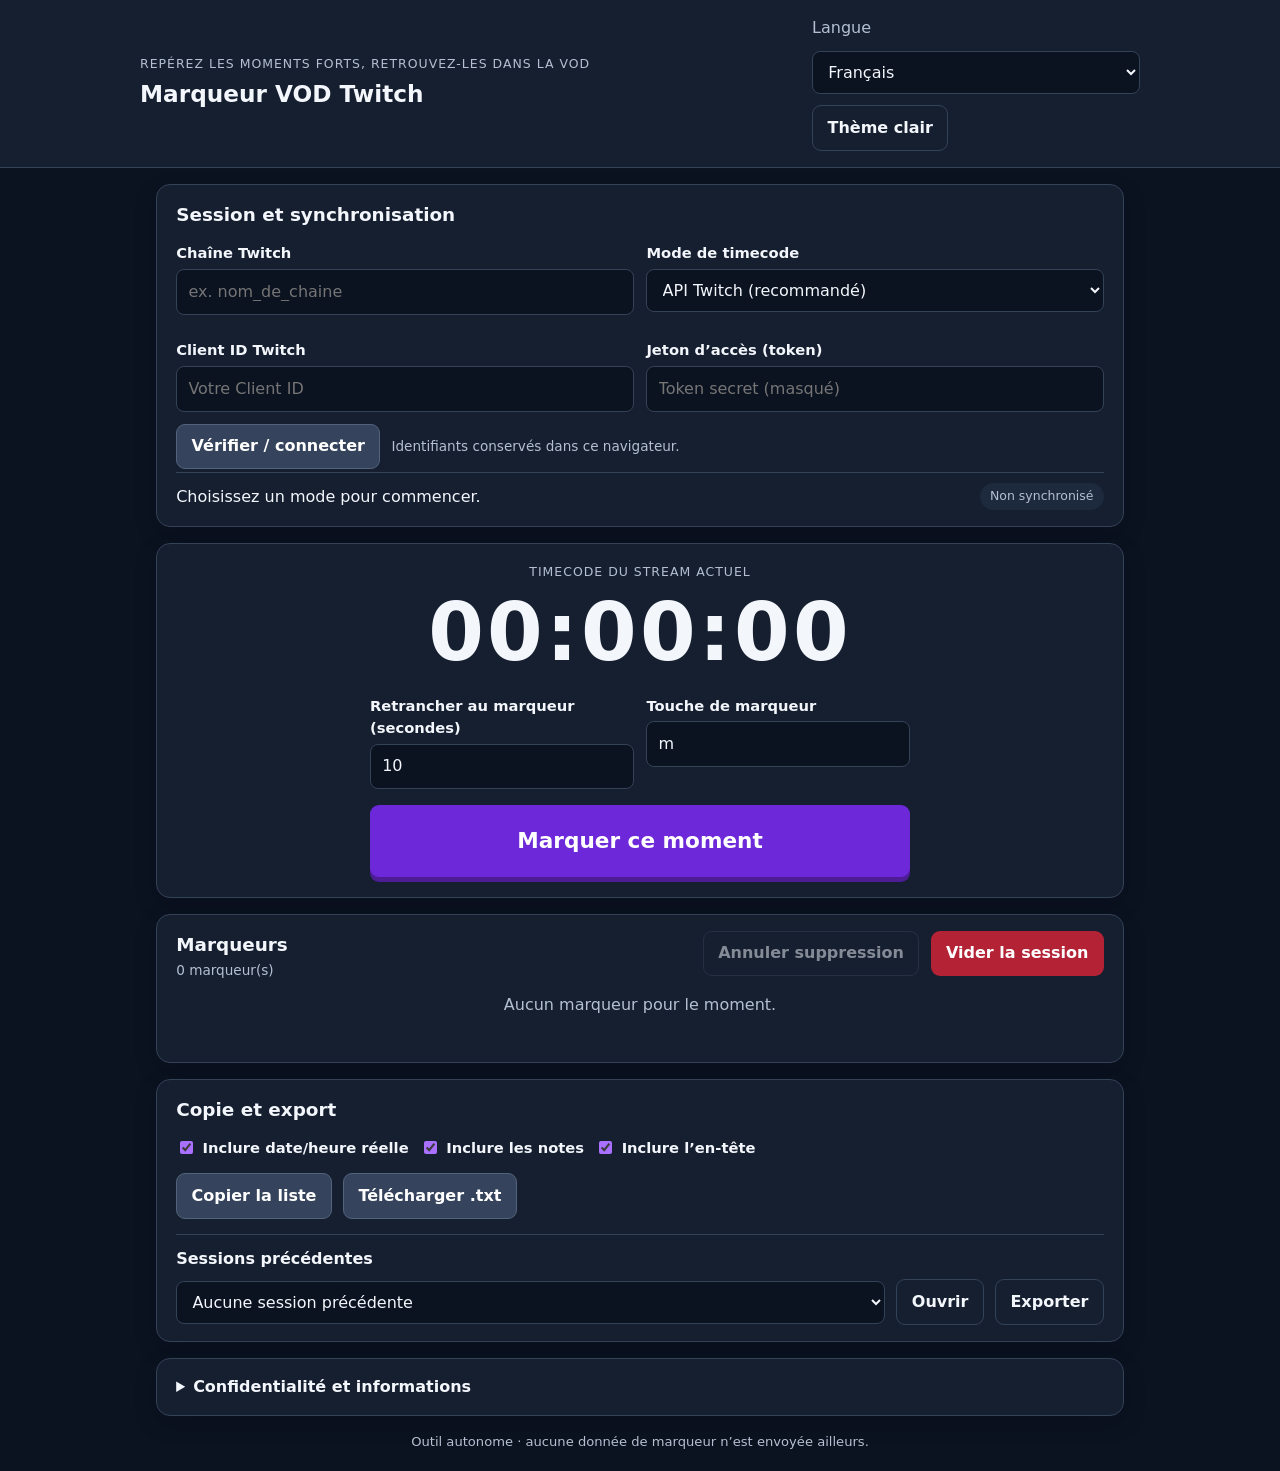
==== index.html @ 97578bb8 "Premier commit" ====
<!doctype html>
<html lang="fr"><head><meta charset="utf-8"><meta name="viewport" content="width=device-width,initial-scale=1"><meta name="theme-color" content="#111827"><meta name="description" content="Marquez les moments forts d’un live pour les retrouver dans la VOD."><title>Marqueur VOD</title><link rel="icon" href="assets/icon.svg" type="image/svg+xml"><link rel="manifest" href="manifest.webmanifest"><link rel="stylesheet" href="css/style.css"><script defer src="js/i18n.js"></script><script defer src="js/timecode.js"></script><script defer src="js/storage.js"></script><script defer src="js/twitch.js"></script><script defer src="js/export.js"></script><script defer src="js/shortcuts.js"></script><script defer src="js/app.js"></script></head><body>
<header class="topbar"><div><p class="eyebrow" data-i18n="tagline"></p><h1 data-i18n="appTitle"></h1></div><div class="top-controls"><label for="language" data-i18n="languageLabel"></label><select id="language" data-i18n-aria-label="languageLabel"><option value="fr">Français</option><option value="en">English</option></select><button id="themeToggle" class="button subtle" type="button" data-i18n="themeDark"></button></div></header><main>
<section class="card"><h2 data-i18n="sessionSetup"></h2><div class="field-grid"><div class="field"><label for="channel" data-i18n="channelLabel"></label><input id="channel" maxlength="25" autocomplete="off" data-i18n-placeholder="channelPlaceholder"></div><div class="field"><label for="mode" data-i18n="modeLabel"></label><select id="mode"><option value="api" data-i18n="modeApi"></option><option value="manual" data-i18n="modeManual"></option><option value="local" data-i18n="modeLocal"></option></select></div></div>
<div id="apiSettings" class="mode-panel"><div class="field-grid"><div class="field"><label for="clientId" data-i18n="clientIdLabel"></label><input id="clientId" autocomplete="off" data-i18n-placeholder="clientIdPlaceholder"></div><div class="field"><label for="token" data-i18n="tokenLabel"></label><input id="token" type="password" autocomplete="new-password" data-i18n-placeholder="tokenPlaceholder"></div></div><div class="button-row"><button id="connectApi" class="button secondary" type="button" data-i18n="connectApi"></button><span class="hint" data-i18n="apiPrivacy"></span></div></div>
<div id="manualSettings" class="mode-panel" hidden><div class="field-grid"><div class="field"><label for="manualValue" data-i18n="manualValueLabel"></label><input id="manualValue" autocomplete="off" data-i18n-placeholder="manualValuePlaceholder"></div><div class="field"><label for="manualType" data-i18n="manualTypeLabel"></label><select id="manualType"><option value="elapsed" data-i18n="manualElapsed"></option><option value="start" data-i18n="manualStart"></option></select></div></div><button id="resync" class="button secondary" type="button" data-i18n="resync"></button></div>
<div id="localSettings" class="mode-panel" hidden><div class="field-grid"><div class="field"><label for="localOffset" data-i18n="localOffsetLabel"></label><input id="localOffset" inputmode="numeric" value="00:00:00" data-i18n-placeholder="timecodePlaceholder"></div><button id="startLocal" class="button secondary align-end" type="button" data-i18n="startLocal"></button></div></div><div class="status-line"><span id="status" role="status" aria-live="polite" data-i18n="statusReady"></span><span id="reliability" class="badge" data-i18n="reliabilityNone"></span></div></section>
<section class="card clock-card" aria-label="" data-i18n-aria-label="currentTimecode"><p class="eyebrow" data-i18n="currentTimecode"></p><output id="currentTimecode" class="clock">00:00:00</output><div class="field-grid compact-grid"><div class="field"><label for="subtractSeconds" data-i18n="subtractLabel"></label><input id="subtractSeconds" type="number" min="0" max="3600" value="10"></div><div class="field"><label for="shortcutKey" data-i18n="shortcutLabel"></label><input id="shortcutKey" maxlength="1" value="M" data-i18n-placeholder="shortcutPlaceholder"></div></div><button id="markMoment" class="button mark-button" type="button" data-i18n="markMoment"></button></section>
<section class="card"><div class="section-heading"><div><h2 data-i18n="markersHeading"></h2><p id="markerCount" class="hint"></p></div><div class="button-row"><button id="undoDelete" class="button subtle" type="button" data-i18n="undoDelete" disabled></button><button id="clearSession" class="button danger" type="button" data-i18n="clearSession"></button></div></div><div id="markers" class="marker-list" aria-live="polite"></div><p id="emptyMarkers" class="empty-state" data-i18n="emptyMarkers"></p></section>
<section class="card"><h2 data-i18n="exportHeading"></h2><div class="options-row"><label class="check-label"><input id="exportDate" type="checkbox" checked><span data-i18n="includeDate"></span></label><label class="check-label"><input id="exportNotes" type="checkbox" checked><span data-i18n="includeNotes"></span></label><label class="check-label"><input id="exportHeader" type="checkbox" checked><span data-i18n="includeHeader"></span></label></div><div class="button-row"><button id="copyList" class="button secondary" type="button" data-i18n="copyList"></button><button id="downloadList" class="button secondary" type="button" data-i18n="downloadList"></button></div><div class="history-block"><h3 data-i18n="historyHeading"></h3><div class="history-row"><select id="historySelect" data-i18n-aria-label="historyHeading"><option value="" data-i18n="historyEmpty"></option></select><button id="loadHistory" class="button subtle" type="button" data-i18n="loadHistory"></button><button id="exportHistory" class="button subtle" type="button" data-i18n="exportHistory"></button></div></div></section>
<details class="card privacy-card"><summary data-i18n="settingsHeading"></summary><p data-i18n="privacyNotice"></p><p data-i18n="twitchDisclaimer"></p></details></main><footer data-i18n="footerLocal"></footer><div id="toast" class="toast" role="status" aria-live="polite"></div></body></html>
---- css/style.css ----
:root{color-scheme:dark;--bg:#0b1220;--panel:#151f30;--panel2:#1d2a3d;--text:#f3f6fb;--muted:#b4c0d1;--accent:#a970ff;--accent2:#7c3aed;--line:#344258;--danger:#b42335;--focus:#ffd166;font-family:system-ui,-apple-system,"Segoe UI",sans-serif}*{box-sizing:border-box}body{margin:0;background:var(--bg);color:var(--text);line-height:1.5;min-width:300px}body.light{color-scheme:light;--bg:#f2f5fa;--panel:#fff;--panel2:#edf1f7;--text:#162033;--muted:#4d5b70;--accent:#6d28d9;--accent2:#5b21b6;--line:#c8d1de;--danger:#b42335;--focus:#a15c00}.topbar{display:flex;justify-content:space-between;align-items:center;gap:1rem;padding:1rem max(1rem,calc((100vw - 1000px)/2));border-bottom:1px solid var(--line);background:var(--panel)}h1,h2,h3,p{margin-top:0}h1{font-size:1.45rem;margin-bottom:0}.eyebrow{color:var(--muted);font-size:.78rem;letter-spacing:.08em;text-transform:uppercase;margin-bottom:.2rem}.top-controls,.button-row,.status-line,.section-heading,.options-row,.history-row{display:flex;align-items:center;gap:.7rem}.top-controls{flex-wrap:wrap}.top-controls label{color:var(--muted)}main{max-width:1000px;margin:1rem auto;padding:0 1rem;display:grid;gap:1rem}.card{background:var(--panel);border:1px solid var(--line);border-radius:14px;padding:1rem 1.2rem;box-shadow:0 8px 24px #0002}h2{font-size:1.15rem;margin-bottom:.85rem}.field-grid{display:grid;grid-template-columns:repeat(2,minmax(0,1fr));gap:.8rem;margin-bottom:.75rem}.field{display:flex;flex-direction:column;gap:.3rem;min-width:0}.field label,.check-label{font-size:.92rem;font-weight:600}input,select,button{font:inherit}input,select{color:var(--text);background:var(--bg);border:1px solid var(--line);border-radius:8px;padding:.62rem .7rem;min-height:42px;width:100%}input[type=checkbox]{width:auto;min-height:0;accent-color:var(--accent)}input:focus,select:focus,button:focus-visible,summary:focus-visible{outline:3px solid var(--focus);outline-offset:2px}.button{border:1px solid transparent;border-radius:9px;padding:.62rem .9rem;min-height:42px;cursor:pointer;font-weight:700;color:#fff;background:var(--accent2)}.button:hover{filter:brightness(1.12)}.button:disabled{opacity:.5;cursor:not-allowed}.button.secondary{background:#35445c;border-color:#53637b}.light .button.secondary{color:#fff}.button.subtle{background:transparent;color:var(--text);border-color:var(--line)}.button.danger{background:var(--danger)}.hint{color:var(--muted);font-size:.85rem}.mode-panel{padding:.75rem 0 .15rem}.button-row{flex-wrap:wrap}.status-line{justify-content:space-between;padding-top:.65rem;border-top:1px solid var(--line);gap:.5rem}.badge{border-radius:99px;background:var(--panel2);padding:.25rem .65rem;font-size:.78rem;color:var(--muted);white-space:nowrap}.clock-card{text-align:center;padding:1.2rem}.clock{display:block;font-variant-numeric:tabular-nums;font-size:clamp(2.7rem,9vw,5rem);font-weight:750;letter-spacing:.04em;line-height:1.15;margin:.3rem 0 1rem}.compact-grid{max-width:540px;margin:0 auto 1rem;text-align:left}.mark-button{width:min(100%,540px);min-height:72px;font-size:1.35rem;background:#6d28d9;box-shadow:0 5px 0 #4c1d95}.mark-button:active{transform:translateY(2px);box-shadow:0 3px 0 #4c1d95}.section-heading{justify-content:space-between;align-items:flex-start}.section-heading h2{margin-bottom:.1rem}.section-heading p{margin-bottom:0}.marker-list{display:grid;gap:.55rem}.marker{display:grid;grid-template-columns:minmax(110px,150px) minmax(120px,1fr) auto;align-items:center;gap:.65rem;padding:.65rem;background:var(--panel2);border:1px solid var(--line);border-radius:9px}.marker-time{font-family:ui-monospace,monospace;font-weight:700;font-size:1.05rem}.marker-meta{font-size:.78rem;color:var(--muted);margin-top:.15rem}.marker-note{min-width:0}.marker-actions{display:flex;gap:.4rem}.marker-actions button{min-height:36px;padding:.35rem .55rem}.empty-state{color:var(--muted);text-align:center;padding:.8rem}.options-row{flex-wrap:wrap;margin-bottom:.9rem}.check-label{display:flex;align-items:center;gap:.4rem}.history-block{border-top:1px solid var(--line);padding-top:.8rem;margin-top:.9rem}.history-block h3{font-size:1rem;margin-bottom:.5rem}.history-row select{flex:1}.privacy-card summary{cursor:pointer;font-weight:700}.privacy-card p{color:var(--muted);margin:.8rem 0 0}.toast{position:fixed;bottom:1rem;left:50%;transform:translate(-50%,150%);opacity:0;background:#173e2c;color:#fff;border:1px solid #59bd84;border-radius:10px;padding:.7rem 1rem;max-width:calc(100% - 2rem);z-index:5;transition:transform .2s,opacity .2s}.toast.show{transform:translate(-50%,0);opacity:1}footer{color:var(--muted);text-align:center;padding:0 1rem 1.2rem;font-size:.82rem}.align-end{align-self:end} [hidden]{display:none!important}@media(max-width:620px){.topbar{align-items:flex-start;flex-direction:column}.field-grid{grid-template-columns:1fr}.section-heading{flex-direction:column}.marker{grid-template-columns:1fr auto}.marker-note{grid-column:1/-1;grid-row:2}.marker-actions{grid-column:2;grid-row:1}.history-row{flex-wrap:wrap}.history-row select{flex-basis:100%}.card{padding:.9rem}.top-controls{width:100%}}@media(prefers-reduced-motion:reduce){*,*::before,*::after{scroll-behavior:auto!important;transition:none!important}}
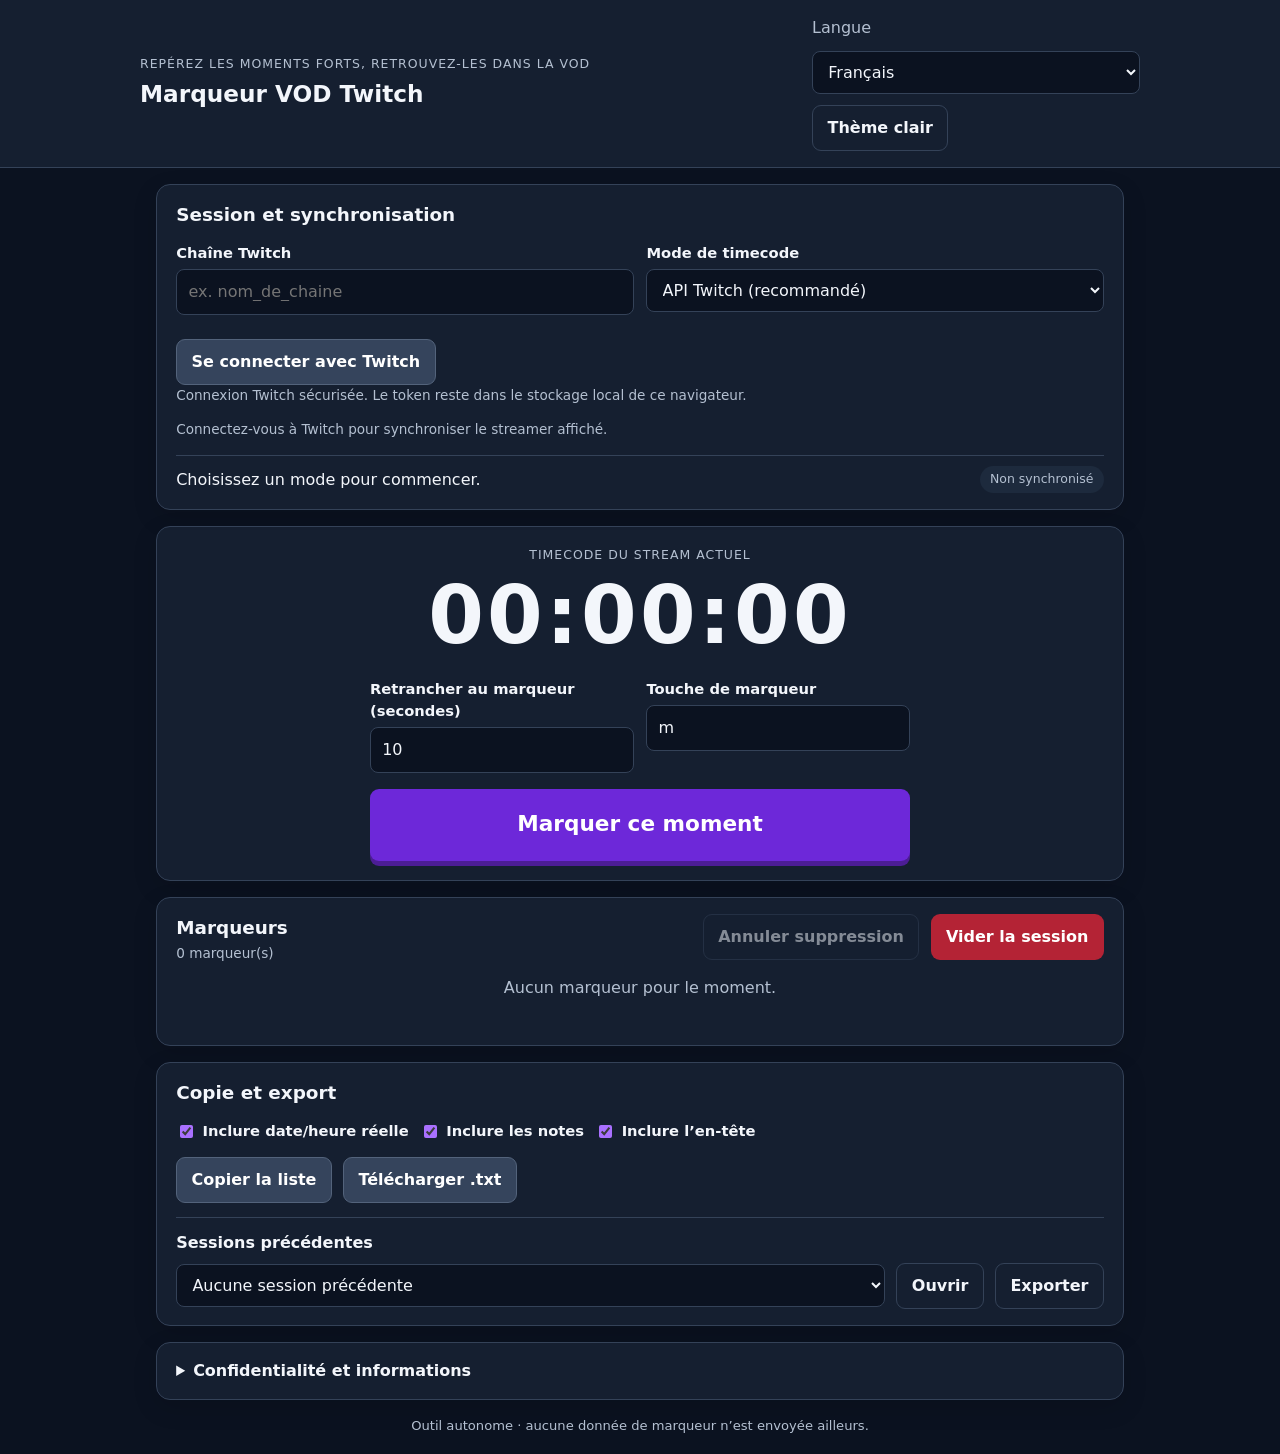
==== commit 02a6bc80: "feat(extension): create VOD markers from Twitch REC" ====
--- a/index.html
+++ b/index.html
@@ -2,7 +2,7 @@
 <html lang="fr"><head><meta charset="utf-8"><meta name="viewport" content="width=device-width,initial-scale=1"><meta name="theme-color" content="#111827"><meta name="description" content="Marquez les moments forts d’un live pour les retrouver dans la VOD."><title>Marqueur VOD</title><link rel="icon" href="assets/icon.svg" type="image/svg+xml"><link rel="manifest" href="manifest.webmanifest"><link rel="stylesheet" href="css/style.css"><script defer src="js/i18n.js"></script><script defer src="js/timecode.js"></script><script defer src="js/storage.js"></script><script defer src="js/twitch.js"></script><script defer src="js/export.js"></script><script defer src="js/shortcuts.js"></script><script defer src="js/app.js"></script></head><body>
 <header class="topbar"><div><p class="eyebrow" data-i18n="tagline"></p><h1 data-i18n="appTitle"></h1></div><div class="top-controls"><label for="language" data-i18n="languageLabel"></label><select id="language" data-i18n-aria-label="languageLabel"><option value="fr">Français</option><option value="en">English</option></select><button id="themeToggle" class="button subtle" type="button" data-i18n="themeDark"></button></div></header><main>
 <section class="card"><h2 data-i18n="sessionSetup"></h2><div class="field-grid"><div class="field"><label for="channel" data-i18n="channelLabel"></label><input id="channel" maxlength="25" autocomplete="off" data-i18n-placeholder="channelPlaceholder"></div><div class="field"><label for="mode" data-i18n="modeLabel"></label><select id="mode"><option value="api" data-i18n="modeApi"></option><option value="manual" data-i18n="modeManual"></option><option value="local" data-i18n="modeLocal"></option></select></div></div>
-<div id="apiSettings" class="mode-panel"><div class="field-grid"><div class="field"><label for="clientId" data-i18n="clientIdLabel"></label><input id="clientId" autocomplete="off" data-i18n-placeholder="clientIdPlaceholder"></div><div class="field"><label for="token" data-i18n="tokenLabel"></label><input id="token" type="password" autocomplete="new-password" data-i18n-placeholder="tokenPlaceholder"></div></div><div class="button-row"><button id="connectApi" class="button secondary" type="button" data-i18n="connectApi"></button><span class="hint" data-i18n="apiPrivacy"></span></div></div>
+<div id="apiSettings" class="mode-panel"><div class="button-row"><button id="connectApi" class="button secondary" type="button" data-i18n="connectApi"></button><button id="disconnectApi" class="button subtle" type="button" data-i18n="disconnectApi" hidden></button></div><p id="authStatus" class="hint" data-i18n="apiPrivacy"></p><p id="streamInfo" class="hint" aria-live="polite" hidden></p></div>
 <div id="manualSettings" class="mode-panel" hidden><div class="field-grid"><div class="field"><label for="manualValue" data-i18n="manualValueLabel"></label><input id="manualValue" autocomplete="off" data-i18n-placeholder="manualValuePlaceholder"></div><div class="field"><label for="manualType" data-i18n="manualTypeLabel"></label><select id="manualType"><option value="elapsed" data-i18n="manualElapsed"></option><option value="start" data-i18n="manualStart"></option></select></div></div><button id="resync" class="button secondary" type="button" data-i18n="resync"></button></div>
 <div id="localSettings" class="mode-panel" hidden><div class="field-grid"><div class="field"><label for="localOffset" data-i18n="localOffsetLabel"></label><input id="localOffset" inputmode="numeric" value="00:00:00" data-i18n-placeholder="timecodePlaceholder"></div><button id="startLocal" class="button secondary align-end" type="button" data-i18n="startLocal"></button></div></div><div class="status-line"><span id="status" role="status" aria-live="polite" data-i18n="statusReady"></span><span id="reliability" class="badge" data-i18n="reliabilityNone"></span></div></section>
 <section class="card clock-card" aria-label="" data-i18n-aria-label="currentTimecode"><p class="eyebrow" data-i18n="currentTimecode"></p><output id="currentTimecode" class="clock">00:00:00</output><div class="field-grid compact-grid"><div class="field"><label for="subtractSeconds" data-i18n="subtractLabel"></label><input id="subtractSeconds" type="number" min="0" max="3600" value="10"></div><div class="field"><label for="shortcutKey" data-i18n="shortcutLabel"></label><input id="shortcutKey" maxlength="1" value="M" data-i18n-placeholder="shortcutPlaceholder"></div></div><button id="markMoment" class="button mark-button" type="button" data-i18n="markMoment"></button></section>
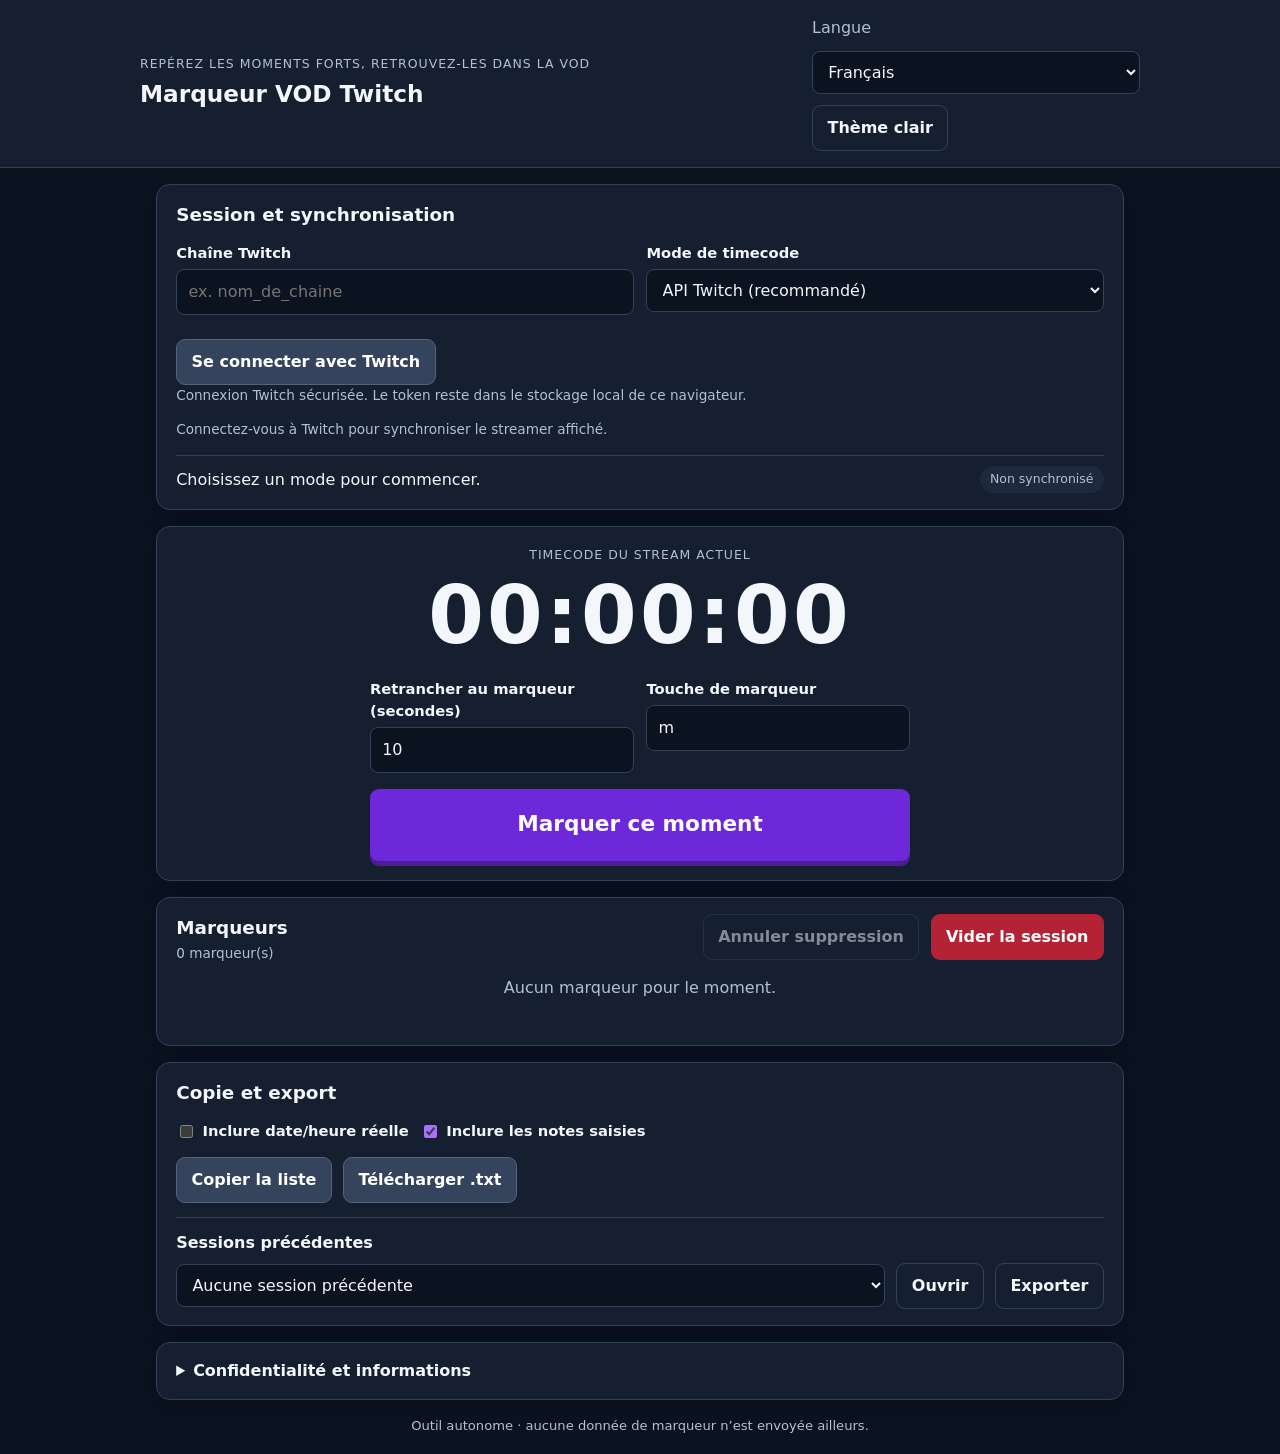
==== commit f4b3e671: "fix: improve marker notes and export cache" ====
--- a/index.html
+++ b/index.html
@@ -7,5 +7,5 @@
 <div id="localSettings" class="mode-panel" hidden><div class="field-grid"><div class="field"><label for="localOffset" data-i18n="localOffsetLabel"></label><input id="localOffset" inputmode="numeric" value="00:00:00" data-i18n-placeholder="timecodePlaceholder"></div><button id="startLocal" class="button secondary align-end" type="button" data-i18n="startLocal"></button></div></div><div class="status-line"><span id="status" role="status" aria-live="polite" data-i18n="statusReady"></span><span id="reliability" class="badge" data-i18n="reliabilityNone"></span></div></section>
 <section class="card clock-card" aria-label="" data-i18n-aria-label="currentTimecode"><p class="eyebrow" data-i18n="currentTimecode"></p><output id="currentTimecode" class="clock">00:00:00</output><div class="field-grid compact-grid"><div class="field"><label for="subtractSeconds" data-i18n="subtractLabel"></label><input id="subtractSeconds" type="number" min="0" max="3600" value="10"></div><div class="field"><label for="shortcutKey" data-i18n="shortcutLabel"></label><input id="shortcutKey" maxlength="1" value="M" data-i18n-placeholder="shortcutPlaceholder"></div></div><button id="markMoment" class="button mark-button" type="button" data-i18n="markMoment"></button></section>
 <section class="card"><div class="section-heading"><div><h2 data-i18n="markersHeading"></h2><p id="markerCount" class="hint"></p></div><div class="button-row"><button id="undoDelete" class="button subtle" type="button" data-i18n="undoDelete" disabled></button><button id="clearSession" class="button danger" type="button" data-i18n="clearSession"></button></div></div><div id="markers" class="marker-list" aria-live="polite"></div><p id="emptyMarkers" class="empty-state" data-i18n="emptyMarkers"></p></section>
-<section class="card"><h2 data-i18n="exportHeading"></h2><div class="options-row"><label class="check-label"><input id="exportDate" type="checkbox" checked><span data-i18n="includeDate"></span></label><label class="check-label"><input id="exportNotes" type="checkbox" checked><span data-i18n="includeNotes"></span></label><label class="check-label"><input id="exportHeader" type="checkbox" checked><span data-i18n="includeHeader"></span></label></div><div class="button-row"><button id="copyList" class="button secondary" type="button" data-i18n="copyList"></button><button id="downloadList" class="button secondary" type="button" data-i18n="downloadList"></button></div><div class="history-block"><h3 data-i18n="historyHeading"></h3><div class="history-row"><select id="historySelect" data-i18n-aria-label="historyHeading"><option value="" data-i18n="historyEmpty"></option></select><button id="loadHistory" class="button subtle" type="button" data-i18n="loadHistory"></button><button id="exportHistory" class="button subtle" type="button" data-i18n="exportHistory"></button></div></div></section>
+<section class="card"><h2 data-i18n="exportHeading"></h2><div class="options-row"><label class="check-label"><input id="exportDate" type="checkbox"><span data-i18n="includeDate"></span></label><label class="check-label"><input id="exportNotes" type="checkbox" checked><span data-i18n="includeNotes"></span></label></div><div class="button-row"><button id="copyList" class="button secondary" type="button" data-i18n="copyList"></button><button id="downloadList" class="button secondary" type="button" data-i18n="downloadList"></button></div><div class="history-block"><h3 data-i18n="historyHeading"></h3><div class="history-row"><select id="historySelect" data-i18n-aria-label="historyHeading"><option value="" data-i18n="historyEmpty"></option></select><button id="loadHistory" class="button subtle" type="button" data-i18n="loadHistory"></button><button id="exportHistory" class="button subtle" type="button" data-i18n="exportHistory"></button></div></div></section>
 <details class="card privacy-card"><summary data-i18n="settingsHeading"></summary><p data-i18n="privacyNotice"></p><p data-i18n="twitchDisclaimer"></p></details></main><footer data-i18n="footerLocal"></footer><div id="toast" class="toast" role="status" aria-live="polite"></div></body></html>
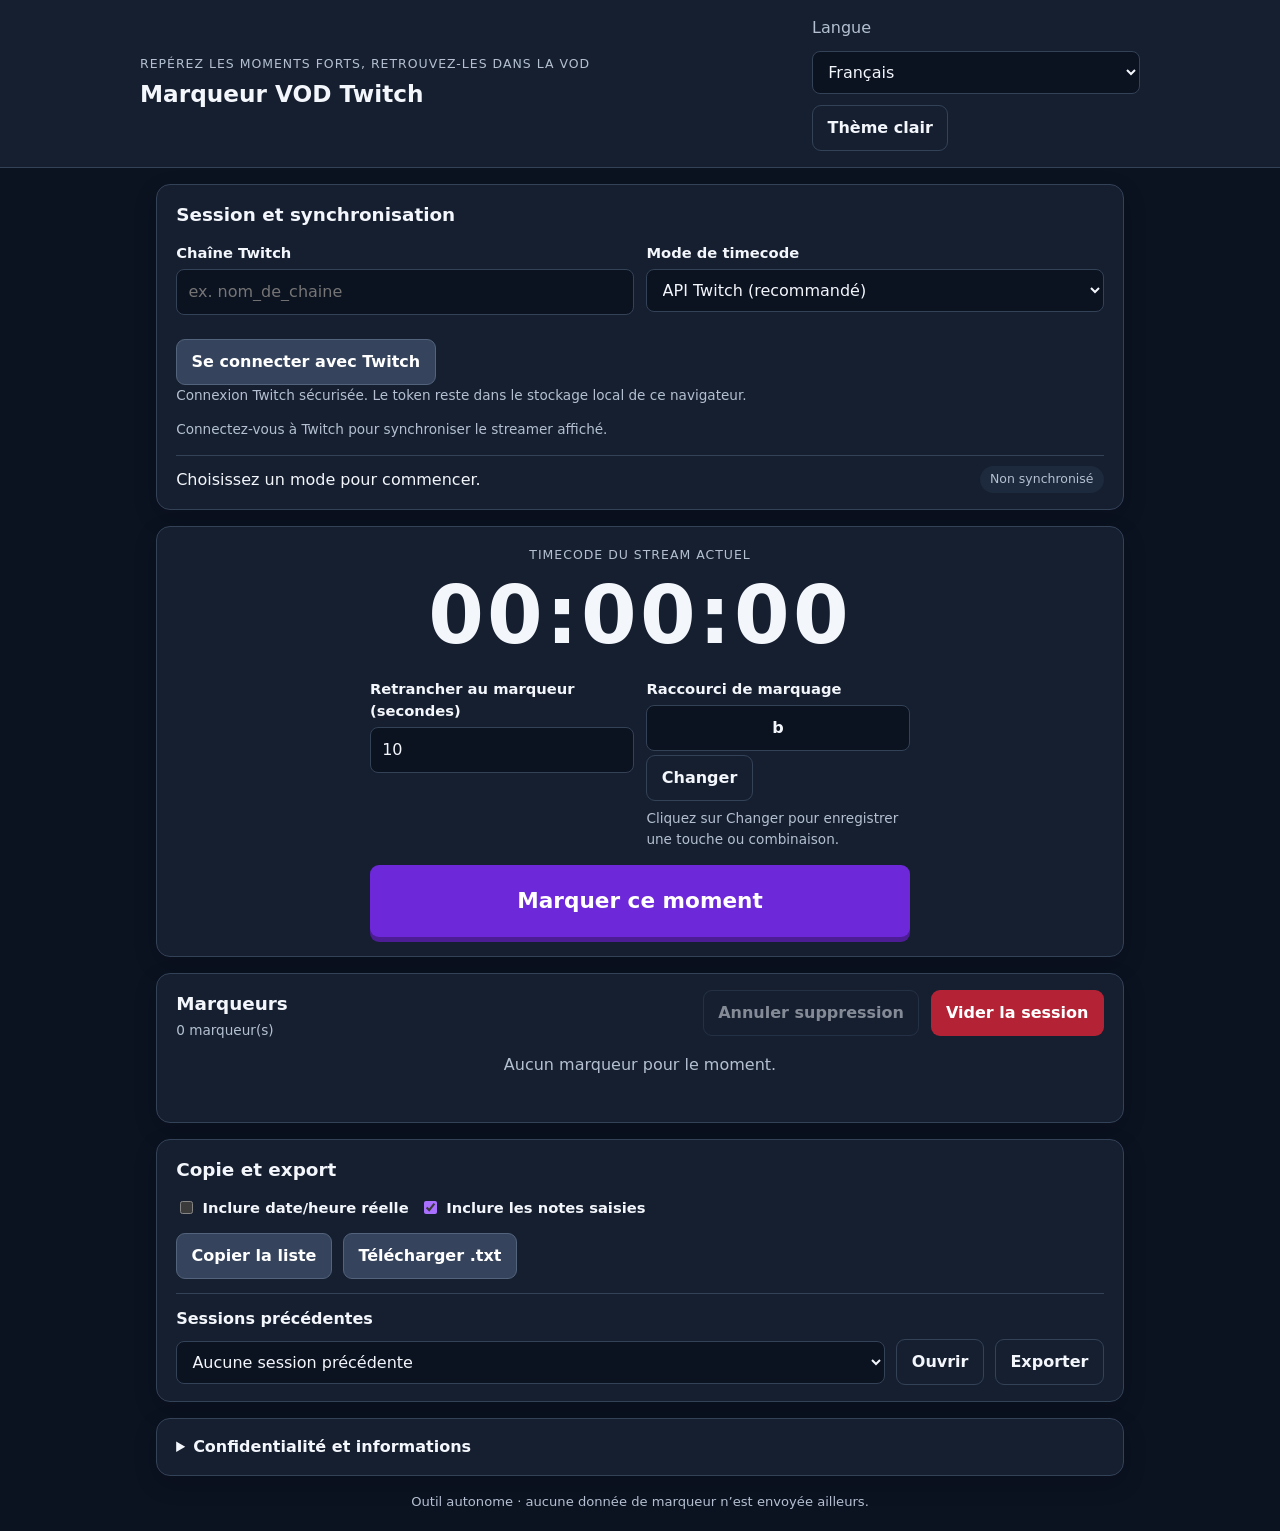
==== commit d7c7fe39: "Synchronize VOD Marker Twitch shortcut" ====
--- a/index.html
+++ b/index.html
@@ -5,7 +5,7 @@
 <div id="apiSettings" class="mode-panel"><div class="button-row"><button id="connectApi" class="button secondary" type="button" data-i18n="connectApi"></button><button id="disconnectApi" class="button subtle" type="button" data-i18n="disconnectApi" hidden></button></div><p id="authStatus" class="hint" data-i18n="apiPrivacy"></p><p id="streamInfo" class="hint" aria-live="polite" hidden></p></div>
 <div id="manualSettings" class="mode-panel" hidden><div class="field-grid"><div class="field"><label for="manualValue" data-i18n="manualValueLabel"></label><input id="manualValue" autocomplete="off" data-i18n-placeholder="manualValuePlaceholder"></div><div class="field"><label for="manualType" data-i18n="manualTypeLabel"></label><select id="manualType"><option value="elapsed" data-i18n="manualElapsed"></option><option value="start" data-i18n="manualStart"></option></select></div></div><button id="resync" class="button secondary" type="button" data-i18n="resync"></button></div>
 <div id="localSettings" class="mode-panel" hidden><div class="field-grid"><div class="field"><label for="localOffset" data-i18n="localOffsetLabel"></label><input id="localOffset" inputmode="numeric" value="00:00:00" data-i18n-placeholder="timecodePlaceholder"></div><button id="startLocal" class="button secondary align-end" type="button" data-i18n="startLocal"></button></div></div><div class="status-line"><span id="status" role="status" aria-live="polite" data-i18n="statusReady"></span><span id="reliability" class="badge" data-i18n="reliabilityNone"></span></div></section>
-<section class="card clock-card" aria-label="" data-i18n-aria-label="currentTimecode"><p class="eyebrow" data-i18n="currentTimecode"></p><output id="currentTimecode" class="clock">00:00:00</output><div class="field-grid compact-grid"><div class="field"><label for="subtractSeconds" data-i18n="subtractLabel"></label><input id="subtractSeconds" type="number" min="0" max="3600" value="10"></div><div class="field"><label for="shortcutKey" data-i18n="shortcutLabel"></label><input id="shortcutKey" maxlength="1" value="M" data-i18n-placeholder="shortcutPlaceholder"></div></div><button id="markMoment" class="button mark-button" type="button" data-i18n="markMoment"></button></section>
+<section class="card clock-card" aria-label="" data-i18n-aria-label="currentTimecode"><p class="eyebrow" data-i18n="currentTimecode"></p><output id="currentTimecode" class="clock">00:00:00</output><div class="field-grid compact-grid"><div class="field"><label for="subtractSeconds" data-i18n="subtractLabel"></label><input id="subtractSeconds" type="number" min="0" max="3600" value="10"></div><div class="field shortcut-field"><label for="shortcutKey" data-i18n="shortcutLabel"></label><input id="shortcutKey" value="B" readonly aria-live="polite"><div class="button-row shortcut-actions"><button id="changeShortcut" class="button subtle" type="button" data-i18n="changeShortcut"></button><button id="confirmShortcut" class="button secondary" type="button" data-i18n="confirmShortcut" hidden></button><button id="cancelShortcut" class="button subtle" type="button" data-i18n="cancelShortcut" hidden></button></div><p id="shortcutHint" class="hint" data-i18n="shortcutHint"></p></div></div><button id="markMoment" class="button mark-button" type="button" data-i18n="markMoment"></button></section>
 <section class="card"><div class="section-heading"><div><h2 data-i18n="markersHeading"></h2><p id="markerCount" class="hint"></p></div><div class="button-row"><button id="undoDelete" class="button subtle" type="button" data-i18n="undoDelete" disabled></button><button id="clearSession" class="button danger" type="button" data-i18n="clearSession"></button></div></div><div id="markers" class="marker-list" aria-live="polite"></div><p id="emptyMarkers" class="empty-state" data-i18n="emptyMarkers"></p></section>
 <section class="card"><h2 data-i18n="exportHeading"></h2><div class="options-row"><label class="check-label"><input id="exportDate" type="checkbox"><span data-i18n="includeDate"></span></label><label class="check-label"><input id="exportNotes" type="checkbox" checked><span data-i18n="includeNotes"></span></label></div><div class="button-row"><button id="copyList" class="button secondary" type="button" data-i18n="copyList"></button><button id="downloadList" class="button secondary" type="button" data-i18n="downloadList"></button></div><div class="history-block"><h3 data-i18n="historyHeading"></h3><div class="history-row"><select id="historySelect" data-i18n-aria-label="historyHeading"><option value="" data-i18n="historyEmpty"></option></select><button id="loadHistory" class="button subtle" type="button" data-i18n="loadHistory"></button><button id="exportHistory" class="button subtle" type="button" data-i18n="exportHistory"></button></div></div></section>
 <details class="card privacy-card"><summary data-i18n="settingsHeading"></summary><p data-i18n="privacyNotice"></p><p data-i18n="twitchDisclaimer"></p></details></main><footer data-i18n="footerLocal"></footer><div id="toast" class="toast" role="status" aria-live="polite"></div></body></html>
--- a/css/style.css
+++ b/css/style.css
@@ -1 +1,2 @@
 :root{color-scheme:dark;--bg:#0b1220;--panel:#151f30;--panel2:#1d2a3d;--text:#f3f6fb;--muted:#b4c0d1;--accent:#a970ff;--accent2:#7c3aed;--line:#344258;--danger:#b42335;--focus:#ffd166;font-family:system-ui,-apple-system,"Segoe UI",sans-serif}*{box-sizing:border-box}body{margin:0;background:var(--bg);color:var(--text);line-height:1.5;min-width:300px}body.light{color-scheme:light;--bg:#f2f5fa;--panel:#fff;--panel2:#edf1f7;--text:#162033;--muted:#4d5b70;--accent:#6d28d9;--accent2:#5b21b6;--line:#c8d1de;--danger:#b42335;--focus:#a15c00}.topbar{display:flex;justify-content:space-between;align-items:center;gap:1rem;padding:1rem max(1rem,calc((100vw - 1000px)/2));border-bottom:1px solid var(--line);background:var(--panel)}h1,h2,h3,p{margin-top:0}h1{font-size:1.45rem;margin-bottom:0}.eyebrow{color:var(--muted);font-size:.78rem;letter-spacing:.08em;text-transform:uppercase;margin-bottom:.2rem}.top-controls,.button-row,.status-line,.section-heading,.options-row,.history-row{display:flex;align-items:center;gap:.7rem}.top-controls{flex-wrap:wrap}.top-controls label{color:var(--muted)}main{max-width:1000px;margin:1rem auto;padding:0 1rem;display:grid;gap:1rem}.card{background:var(--panel);border:1px solid var(--line);border-radius:14px;padding:1rem 1.2rem;box-shadow:0 8px 24px #0002}h2{font-size:1.15rem;margin-bottom:.85rem}.field-grid{display:grid;grid-template-columns:repeat(2,minmax(0,1fr));gap:.8rem;margin-bottom:.75rem}.field{display:flex;flex-direction:column;gap:.3rem;min-width:0}.field label,.check-label{font-size:.92rem;font-weight:600}input,select,button{font:inherit}input,select{color:var(--text);background:var(--bg);border:1px solid var(--line);border-radius:8px;padding:.62rem .7rem;min-height:42px;width:100%}input[type=checkbox]{width:auto;min-height:0;accent-color:var(--accent)}input:focus,select:focus,button:focus-visible,summary:focus-visible{outline:3px solid var(--focus);outline-offset:2px}.button{border:1px solid transparent;border-radius:9px;padding:.62rem .9rem;min-height:42px;cursor:pointer;font-weight:700;color:#fff;background:var(--accent2)}.button:hover{filter:brightness(1.12)}.button:disabled{opacity:.5;cursor:not-allowed}.button.secondary{background:#35445c;border-color:#53637b}.light .button.secondary{color:#fff}.button.subtle{background:transparent;color:var(--text);border-color:var(--line)}.button.danger{background:var(--danger)}.hint{color:var(--muted);font-size:.85rem}.mode-panel{padding:.75rem 0 .15rem}.button-row{flex-wrap:wrap}.status-line{justify-content:space-between;padding-top:.65rem;border-top:1px solid var(--line);gap:.5rem}.badge{border-radius:99px;background:var(--panel2);padding:.25rem .65rem;font-size:.78rem;color:var(--muted);white-space:nowrap}.clock-card{text-align:center;padding:1.2rem}.clock{display:block;font-variant-numeric:tabular-nums;font-size:clamp(2.7rem,9vw,5rem);font-weight:750;letter-spacing:.04em;line-height:1.15;margin:.3rem 0 1rem}.compact-grid{max-width:540px;margin:0 auto 1rem;text-align:left}.mark-button{width:min(100%,540px);min-height:72px;font-size:1.35rem;background:#6d28d9;box-shadow:0 5px 0 #4c1d95}.mark-button:active{transform:translateY(2px);box-shadow:0 3px 0 #4c1d95}.section-heading{justify-content:space-between;align-items:flex-start}.section-heading h2{margin-bottom:.1rem}.section-heading p{margin-bottom:0}.marker-list{display:grid;gap:.55rem}.marker{display:grid;grid-template-columns:minmax(110px,150px) minmax(120px,1fr) auto;align-items:center;gap:.65rem;padding:.65rem;background:var(--panel2);border:1px solid var(--line);border-radius:9px}.marker-time{font-family:ui-monospace,monospace;font-weight:700;font-size:1.05rem}.marker-meta{font-size:.78rem;color:var(--muted);margin-top:.15rem}.marker-note{min-width:0}.marker-actions{display:flex;gap:.4rem}.marker-actions button{min-height:36px;padding:.35rem .55rem}.empty-state{color:var(--muted);text-align:center;padding:.8rem}.options-row{flex-wrap:wrap;margin-bottom:.9rem}.check-label{display:flex;align-items:center;gap:.4rem}.history-block{border-top:1px solid var(--line);padding-top:.8rem;margin-top:.9rem}.history-block h3{font-size:1rem;margin-bottom:.5rem}.history-row select{flex:1}.privacy-card summary{cursor:pointer;font-weight:700}.privacy-card p{color:var(--muted);margin:.8rem 0 0}.toast{position:fixed;bottom:1rem;left:50%;transform:translate(-50%,150%);opacity:0;background:#173e2c;color:#fff;border:1px solid #59bd84;border-radius:10px;padding:.7rem 1rem;max-width:calc(100% - 2rem);z-index:5;transition:transform .2s,opacity .2s}.toast.show{transform:translate(-50%,0);opacity:1}footer{color:var(--muted);text-align:center;padding:0 1rem 1.2rem;font-size:.82rem}.align-end{align-self:end} [hidden]{display:none!important}@media(max-width:620px){.topbar{align-items:flex-start;flex-direction:column}.field-grid{grid-template-columns:1fr}.section-heading{flex-direction:column}.marker{grid-template-columns:1fr auto}.marker-note{grid-column:1/-1;grid-row:2}.marker-actions{grid-column:2;grid-row:1}.history-row{flex-wrap:wrap}.history-row select{flex-basis:100%}.card{padding:.9rem}.top-controls{width:100%}}@media(prefers-reduced-motion:reduce){*,*::before,*::after{scroll-behavior:auto!important;transition:none!important}}
+.shortcut-field #shortcutKey{font-weight:700;text-align:center;letter-spacing:.04em}.shortcut-actions{flex-wrap:wrap}.shortcut-field .hint{margin:.15rem 0 0}
